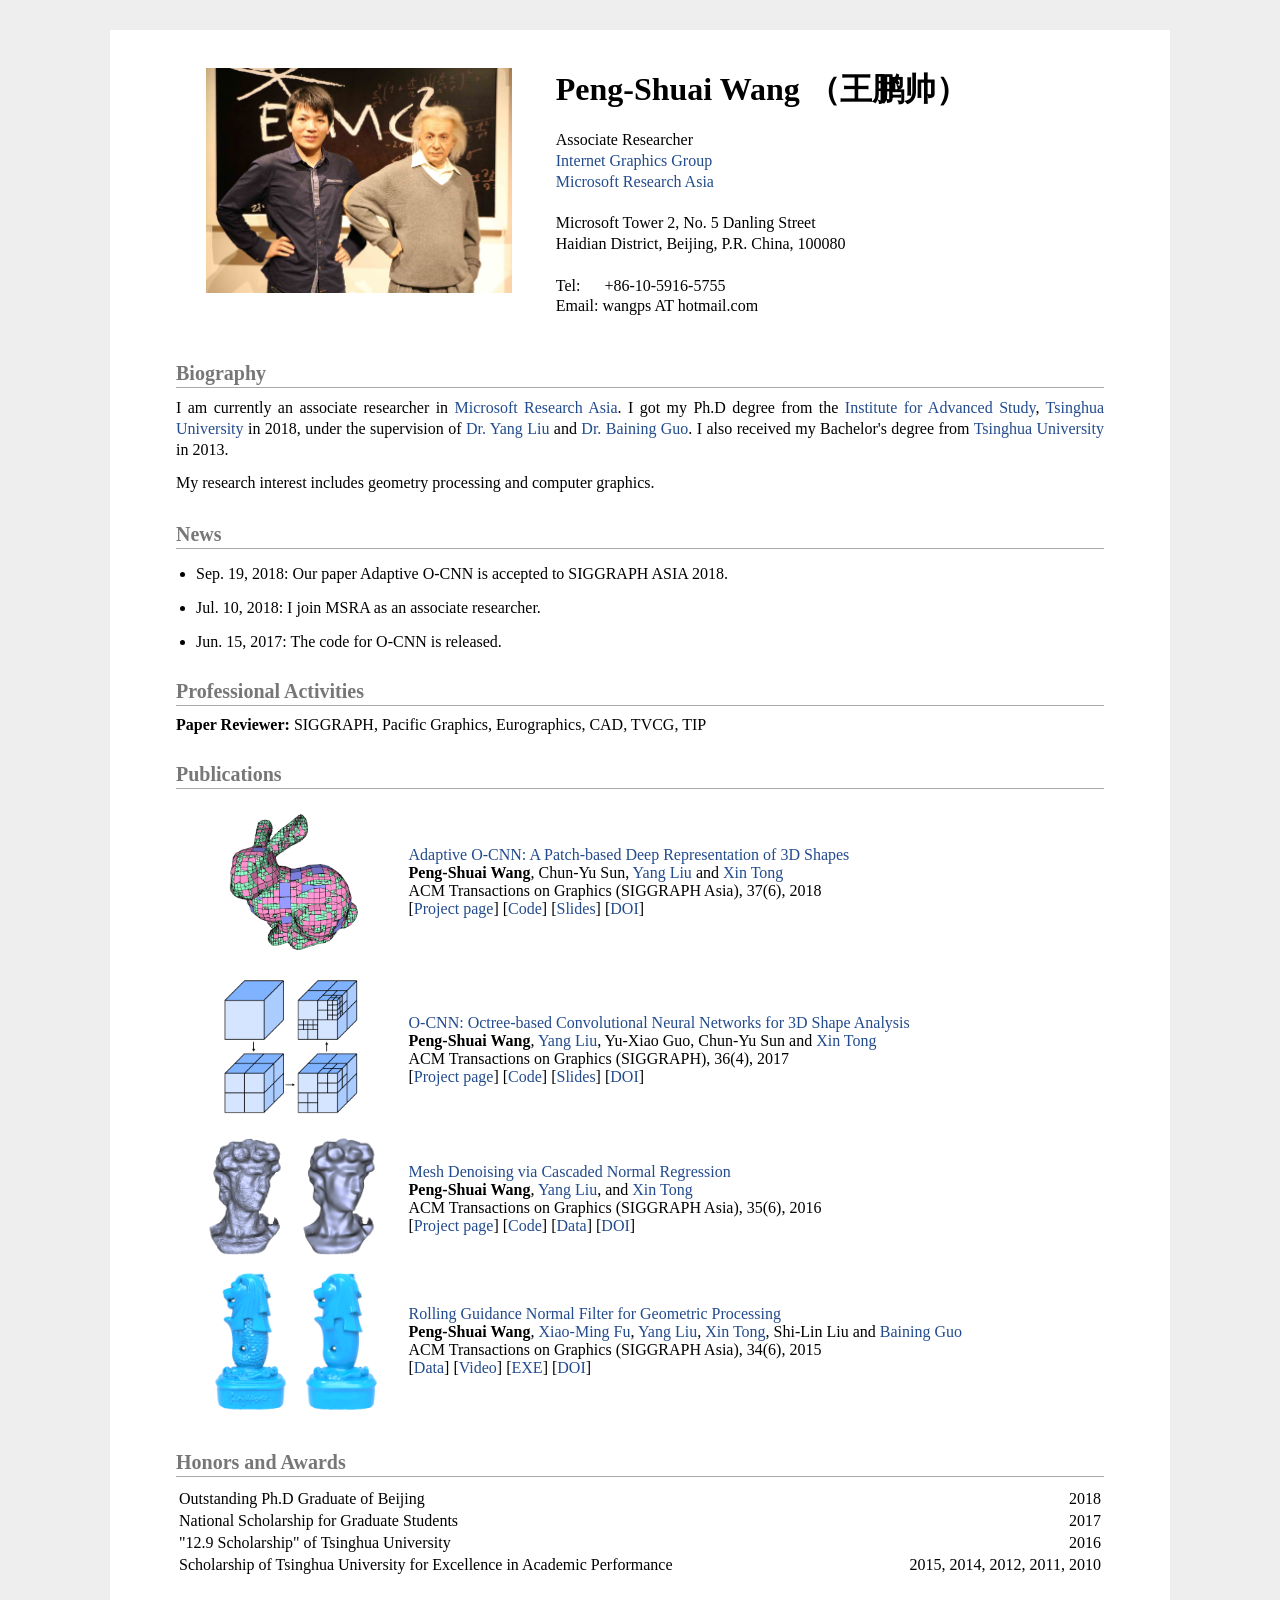
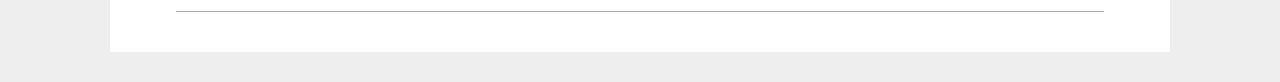
==== index.html @ d7c2068b "Release ppt" ====
<!DOCTYPE html PUBLIC "-//W3C//DTD XHTML 1.1//EN" "http://www.w3.org/TR/xhtml11/DTD/xhtml11.dtd">
<html xmlns="http://www.w3.org/1999/xhtml" xml:lang="en" slick-uniqueid="3">
<head>
<meta http-equiv="Content-Type" content="text/html; charset=UTF-8">
<meta name="keywords" content="Pengshuai Wang, Peng-Shuai Wang, Tsinghua University, 王鹏帅, 清华大学, rolling guidance normal filter, mesh denoising, Cascaded Normal Regression, o-cnn, O-CNN, octree, convolutional neural network, computer graphics, geometry"> 
<meta name="description" content="Pengshuai Wang&#39;s home page">
<link rel="stylesheet" href="./Pengshuai Wang - Homepage_files/style/jemdoc.css" type="text/css">
<style type="text/css">
</style>
<title>Pengshuai Wang - Homepage</title>
<link rel="shortcut icon" href="./Pengshuai Wang - Homepage_files/img/favicon.ico" >
<!--link rel="shortcut icon" type="image/gif" href="./Pengshuai Wang - Homepage_files/img/animated_favicon1.gif" -->
</head>


<body>
<div id="layout-content" style="margin-top:25px">

<table  border="0" width="100%"> <tbody>
  <tr>
    <td width="19%" valign="top" height="173">
      <img height="225" id="photo" style="padding: 0pt 30pt 0pt 20pt; float: left; display: inline;" src="./Pengshuai Wang - Homepage_files/img/me2.jpg">
    </td>
    
    <td width="80%" valign="top" height="173">
      <b><font face="Times New Roman" size="6">Peng-Shuai Wang</font><font size="6" face="楷体_GB2312"> （王鹏帅）</font><font face="Times New Roman" size="6"></font></b>
      <br><br>      
      <p>
          Associate Researcher
          <br>
          <a href="https://www.microsoft.com/en-us/research/group/internet-graphics/" target="_blank">Internet Graphics Group</a>
          <br>
          <a href="https://www.microsoft.com/en-us/research/lab/microsoft-research-asia/" target="_blank">Microsoft Research Asia</a>
          <br><br>
          Microsoft Tower 2, No. 5 Danling Street <br>
          Haidian District, Beijing, P.R. China, 100080 <br><br>

          Tel: &nbsp;&nbsp;&nbsp;&nbsp; +86-10-5916-5755<br>
          Email: wangps AT hotmail.com
      </p>
    </td>
  </tr>
</tbody> </table>


<table  border="0" width="100%"> <tbody>
   <tr>
    <h2>Biography</h2>
    <p style="text-align:justify;">
      I am currently an associate researcher in <a href="https://www.microsoft.com/en-us/research/lab/microsoft-research-asia/" target="_blank">Microsoft Research Asia</a>.
      I got my Ph.D degree from the <a href="http://www.tsinghua.edu.cn/publish/casen/index.html" target="_blank">Institute for Advanced Study</a>, <a href="http://www.tsinghua.edu.cn/publish/newthuen/index.html" target="_blank">Tsinghua University</a> in 2018, under the supervision of <a href="https://xueyuhanlang.github.io/" target="_blank">Dr. Yang Liu</a> and  <a href="http://research.microsoft.com/en-us/people/bainguo/" target="_blank">Dr. Baining Guo</a>. 
      I also received my Bachelor's degree from <a href="http://www.tsinghua.edu.cn/publish/newthuen/index.html" target="_blank">Tsinghua University</a> in 2013.
    </p>
    <p> 
      My research interest includes geometry processing and computer graphics.
    </p>
  </tr>
  
  <tr>
    <h2>News</h2>
    <ul style="list-style-type:disc">
      <li> Sep. 19, 2018: Our paper Adaptive O-CNN is accepted to SIGGRAPH ASIA 2018. </li>
      <li> Jul. 10, 2018: I join MSRA as an associate researcher. </li>
      <li> Jun. 15, 2017: The code for O-CNN is released. </li>
    </ul>
  </tr>
  
  <tr>
    <h2>Professional Activities </h2>
    <strong>Paper Reviewer:</strong> SIGGRAPH, Pacific Graphics, Eurographics, CAD, TVCG, TIP
  </tr>
</tbody></table>

<table  border="0" width="100%"> <tbody>
<h2>Publications</h2>
<!-- Adaptive O-CNN: A Patch-based Deep Representation of 3D Shapes -->
<tr>
  <td>
    <div align="center">
      <img width="170" src="./AO-CNN_files/ao-cnn.png" alt="">
    </div>
  </td>
  <td>
    <a href="https://wang-ps.github.io/AO-CNN_files/AOCNN.pdf" target="_blank">Adaptive O-CNN: A Patch-based Deep Representation of 3D Shapes</a>        
    <br> 
    <strong>Peng-Shuai Wang</strong>, Chun-Yu Sun,
    <a href="https://xueyuhanlang.github.io/" target="_blank" onclick="stc(this, 44)">Yang Liu</a> and
    <a href="http://research.microsoft.com/en-us/um/people/xtong/xtong.html" target="_blank" onclick="stc(this, 44)">Xin Tong</a>
    <br> 
    ACM Transactions on Graphics (SIGGRAPH Asia), 37(6), 2018
    <br>
    [<a href="AO-CNN.html" target="_blank">Project page</a>]
    [<a href="https://github.com/Microsoft/O-CNN" target="_blank">Code</a>] 
    [<a href="https://1drv.ms/p/s!Ar9egoTYLACXkAee7jDS2tuGi76O" target="_blank">Slides</a>] 
    [<a href="https://doi.org/10.1145/3272127.3275050" target="_blank">DOI</a>]
  </td>
</tr>

<!-- O-CNN: Octree-based Convolutional Neural Networks for 3D Shape Analysis -->
<tr>
  <td>
    <div align="center">
      <img width="180" src="./Pengshuai Wang - Homepage_files/img/o-cnn.png" alt="">
    </div>
  </td>
  <td>
    <a href="https://wang-ps.github.io/O-CNN_files/CNN3D.pdf" target="_blank">O-CNN: Octree-based Convolutional Neural Networks for 3D Shape Analysis</a>        
    <br> 
    <strong>Peng-Shuai Wang</strong>, 
    <a href="https://xueyuhanlang.github.io/" target="_blank" onclick="stc(this, 44)">Yang Liu</a>, 
    Yu-Xiao Guo, Chun-Yu Sun and 
    <a href="http://research.microsoft.com/en-us/um/people/xtong/xtong.html" target="_blank" onclick="stc(this, 44)">Xin Tong</a>
    <br> 
    ACM Transactions on Graphics (SIGGRAPH), 36(4), 2017
    <br>
    [<a href="O-CNN.html" target="_blank">Project page</a>]
    [<a href="https://github.com/Microsoft/O-CNN" target="_blank">Code</a>] 
    [<a href="https://1drv.ms/p/s!Ar9egoTYLACXj2a1RZhKxbMDUjjR" target="_blank">Slides</a>] 
    [<a href="https://doi.org/10.1145/3072959.3073608" target="_blank">DOI</a>]
  </td>
</tr>  

<!-- Mesh Denoising via Cascaded Normal Regression -->
<tr>
  <td>
    <div align="center">
      <img width="180" src="./Pengshuai Wang - Homepage_files/img/Denoising.png" alt="">
    </div>
  </td>
  <td>
    <a href="https://1drv.ms/b/s!Ar9egoTYLACXjynIgjTD8ydCjhvy" target="_blank">Mesh Denoising via Cascaded Normal Regression</a>        
    <br> 
    <strong>Peng-Shuai Wang</strong>, 
    <a href="https://xueyuhanlang.github.io/" target="_blank" onclick="stc(this, 44)">Yang Liu</a>, and 
    <a href="http://research.microsoft.com/en-us/um/people/xtong/xtong.html" target="_blank" onclick="stc(this, 44)">Xin Tong</a>
    <br> 
    ACM Transactions on Graphics (SIGGRAPH Asia), 35(6), 2016
    <br>
    [<a href="denoising.html" target="_blank">Project page</a>]
    [<a href="https://1drv.ms/u/s!Ar9egoTYLACXkAUkiu9UVdGSGD6u" target="_blank">Code</a>] 
    [<a href="https://1drv.ms/u/s!Ar9egoTYLACXkAaghJi0-fAFei52" target="_blank">Data</a>]
    [<a href="http://dx.doi.org/10.1145/2980179.2980232" target="_blank">DOI</a>]
  </td>
</tr>  

<!-- Rolling Guidance Normal Filter for Geometric Processing -->
<tr>
  <td>
    <div align="center">
      <img width="180" src="./Pengshuai Wang - Homepage_files/img/RGNF.png" alt="">
    </div>
  </td>
  <td>
    <a href="https://wang-ps.github.io/Pengshuai Wang - Homepage_files/doc/RGNF.pdf" target="_blank">Rolling Guidance Normal Filter for Geometric Processing</a>        

    
    <br> 
    <strong>Peng-Shuai Wang</strong>, 
    <a href="http://staff.ustc.edu.cn/~fuxm/" target="_blank" onclick="stc(this, 44)">Xiao-Ming Fu</a>, 
    <a href="https://xueyuhanlang.github.io/" target="_blank" onclick="stc(this, 44)">Yang Liu</a>, 
    <a href="http://research.microsoft.com/en-us/um/people/xtong/xtong.html" target="_blank" onclick="stc(this, 44)">Xin Tong</a>, 
    Shi-Lin Liu and 
    <a href="http://research.microsoft.com/en-us/people/bainguo/" target="_blank" onclick="stc(this, 45)">Baining Guo</a>       
    
    <br> 
    ACM Transactions on Graphics (SIGGRAPH Asia), 34(6), 2015
    
    <br> 
    [<a href="https://app.box.com/s/zsc4vf1umkiltvnchpd43km0cxua56j3" target="_blank">Data</a>] 
    [<a href="https://Pengshuai-Wang.tinytake.com/sf/ODUyODc2XzM3MDkwNzA" target="_blank">Video</a>] 
    [<a href="https://app.box.com/s/1df9jg6xke7xc95vh6sjjpl4uipq3y81" target="_blank">EXE</a>] 
    [<a href="http://dx.doi.org/10.1145/2816795.2818068" target="_blank">DOI</a>]

  </td>
</tr>  

</tbody> </table>

<table  border="0" width="100%"> <tbody>
  <h2>Honors and Awards</h2>
    <tr>
      <td> Outstanding Ph.D Graduate of Beijing </td>
      <td align="right"> 2018 </td> 
    </tr>
    <tr>
      <td> National Scholarship for Graduate Students </td>
      <td align="right"> 2017 </td> 
    </tr>
    <tr>
      <td> "12.9 Scholarship" of Tsinghua University </td>
      <td align="right"> 2016 </td> 
    </tr>
    <tr>
      <td> Scholarship of Tsinghua University for Excellence in Academic Performance </td>
      <td align="right"> 2015, 2014, 2012, 2011, 2010 </td> 
    </tr>
</tbody> </table>

<table  border="0" width="100%"> <tbody>
<h2> </h2>
<script type='text/javascript' id='clustrmaps' src='//cdn.clustrmaps.com/map_v2.js?cl=ffffff&w=300&t=tt&d=x-g-k1CkArcMRIdd2QWF0_4Ah9Yka4MzQ50SavsZNuU'></script>

<!-- <h2> </h2>
<a href="http://www.easycounter.com/">
<img src="http://www.easycounter.com/counter.php?wangps" border="0" alt="Web Site Hit Counter">
</a> 
<font size="2"> visits since 2016-07-25. </font> -->
</tbody> </table>

</div>
</body>
</html>
---- Pengshuai Wang - Homepage_files/style/jemdoc.css ----
/* Default css file for jemdoc. */

table#tlayout {
    border: none;
    border-collapse: separate;
    background: white;
}
/*
body {
	background: white;
	padding-bottom: 8px;
	margin: 0;
}
*/
html {
  background-color: #eeeeee; 
}

body {
	font-family: Georgia, serif;
	color: #000;
	background-color: #ffffff;
	text-align: left; /* for IE */
	margin-top: 30px;
	margin-bottom: 30px;
	margin-left: auto;
	margin-right: auto;
	padding-left: 50px;
	padding-right: 50px;
	padding-top: 10px;
	padding-bottom: 30px;
	max-width: 960px;
}

#layout-menu {
	background: #f6f6f6;
	border: 1px solid #dddddd;
	padding-top: 0.5em;
	padding-left: 8px;
	padding-right: 8px;
	font-size: 1.0em;
	width: auto;
	white-space: nowrap;
    text-align: left;
    vertical-align: top;
}

#layout-menu td {
	background: #f4f4f4;
    vertical-align: top;
}

#layout-content {
	padding-top: 0.0em;
	padding-left: 1.0em;
	padding-right: 1.0em;
    border: none;
    background: white;
    text-align: left;
    vertical-align: top;
}

#layout-menu a {
	line-height: 1.5em;
	margin-left: 0.5em;
}

tt {
    background: #ffffdd;
}

pre, tt {
	font-size: 90%;
	font-family: monaco, monospace;
}

a, a > tt {
	color: #224b8d;
	text-decoration: none;
}

a:hover {
	/*border-bottom: 1px gray dotted;
	font-weight: bold;*/
	color:#FF0000; 
}

#layout-menu a.current:link, #layout-menu a.current:visited {
	color: #022b6d;
	border-bottom: 1px gray solid;
}
#layout-menu a:link, #layout-menu a:visited, #layout-menu a:hover {
	color: #527bbd;
	text-decoration: none;
}
#layout-menu a:hover {
	text-decoration: none;
}

div.menu-category {
	border-bottom: 1px solid gray;
	margin-top: 0.8em;
	padding-top: 0.2em;
	padding-bottom: 0.1em;
	font-weight: bold;
}

div.menu-item {
	padding-left: 16px;
	text-indent: -16px;
}

div#toptitle {
	padding-bottom: 0.2em;
	margin-bottom: 1.5em;
	/*border-bottom: 3px double gray;*/
}

/* Reduce space if we begin the page with a title. */
div#toptitle + h2, div#toptitle + h3 {
	margin-top: 0em;
}

div#subtitle {
	margin-top: 0.0em;
	margin-bottom: 0.0em;
	padding-top: 0em;
	padding-bottom: 0.1em;
}

em {
	font-style: italic;
}

strong {
	font-weight: bold;
}


red {
	color: #FF0000;
}

h1, h2, h3 {
	color: #777777;
	margin-top: 0.7em;
	margin-bottom: 0.5em;
	padding-bottom: 0.2em;
	line-height: 1.0;
	padding-top: 0.5em;
	border-bottom: 1px solid #aaaaaa;
}

h1 {
	color: #527bbd;
	font-size: 165%;
	padding-bottom: 0.3em;
}

h2 {
	padding-top: 0.8em;
	font-size: 125%;
}

h2 + h3 {
    padding-top: 0.2em;
}

h3 {
	font-size: 110%;
	border-bottom: none;
}

p {
	margin-top: 0.0em;
	margin-bottom: 0.8em;
	padding: 0;
	line-height: 1.3;
}

pre {
	padding: 0;
	margin: 0;
}

div#footer {
	font-size: small;
	border-top: 1px solid #c0c0c0;
	padding-top: 0.1em;
	margin-top: 4.0em;
	color: #c0c0c0;
}

div#footer a {
	color: #80a0b0;
}

div#footer-text {
	float: left;
	padding-bottom: 8px;
}

ul, ol, dl {
	margin-top: 0.2em;
	padding-top: 0;
	margin-bottom: 0.8em;
}

dt {
	margin-top: 0.5em;
	margin-bottom: 0;
}

dl {
	margin-left: 20px;
}

dd {
	color: #222222;
}

dd > *:first-child {
	margin-top: 0;
}

ul {
	list-style-position: inherit;
	list-style-type: none;
	padding-left: 20px;
}

p + ul, p + ol {
	margin-top: -0.5em;
}

li {
	margin-top: 1em;
}

ol {
	list-style-position: outside;
	list-style-type: decimal;
}

li p, dd p {
	margin-bottom: 0.3em;
}


ol ol {
	list-style-type: lower-alpha;
}

ol ol ol {
	list-style-type: lower-roman;
}

p + div.codeblock {
	margin-top: -0.6em;
}

div.codeblock, div.infoblock {
	margin-right: 0%;
	margin-top: 1.2em;
	margin-bottom: 1.3em;
}

div.blocktitle {
	font-weight: bold;
	color: #cd7b62;
	margin-top: 1.2em;
	margin-bottom: 0.1em;
}

div.blockcontent {
	border: 1px solid silver;
	padding: 0.3em 0.5em;
}

div.infoblock > div.blockcontent {
	background: #ffffee;
}

div.blockcontent p + ul, div.blockcontent p + ol {
	margin-top: 0.4em;
}

div.infoblock p {
	margin-bottom: 0em;
}

div.infoblock li p, div.infoblock dd p {
	margin-bottom: 0.5em;
}

div.infoblock p + p {
	margin-top: 0.8em;
}

div.codeblock > div.blockcontent {
	background: #f6f6f6;
}

span.pycommand {
	color: #000070;
}

span.statement {
	color: #008800;
}
span.builtin {
	color: #000088;
}
span.special {
	color: #990000;
}
span.operator {
	color: #880000;
}
span.error {
	color: #aa0000;
}
span.comment, span.comment > *, span.string, span.string > * {
	color: #606060;
}

@media print {
	#layout-menu { display: none; }
}

#fwtitle {
	margin: 2px;
}

#fwtitle #toptitle {
	padding-left: 0.5em;
	margin-bottom: 0.5em;
}

#layout-content h1:first-child, #layout-content h2:first-child, #layout-content h3:first-child {
	margin-top: -0.7em;
}

div#toptitle h1, #layout-content div#toptitle h1 {
	margin-bottom: 0.0em;
	padding-bottom: 0.1em;
	padding-top: 0;
	margin-top: 0.5em;
	border-bottom: none;
}

img.eq {
	padding: 0;
	padding-left: 0.1em;
	padding-right: 0.1em;
	margin: 0;
}

img.eqwl {
	padding-left: 2em;
	padding-top: 0.6em;
	padding-bottom: 0.2em;
	margin: 0;
}

table + table {
    margin-top: 1em;
}

tr.heading {
    font-weight: bold;
    border-bottom: 2px solid black;
}

img {
    border: none;
}

table.imgtable, table.imgtable td {
    border: none;
    text-align: left;
}
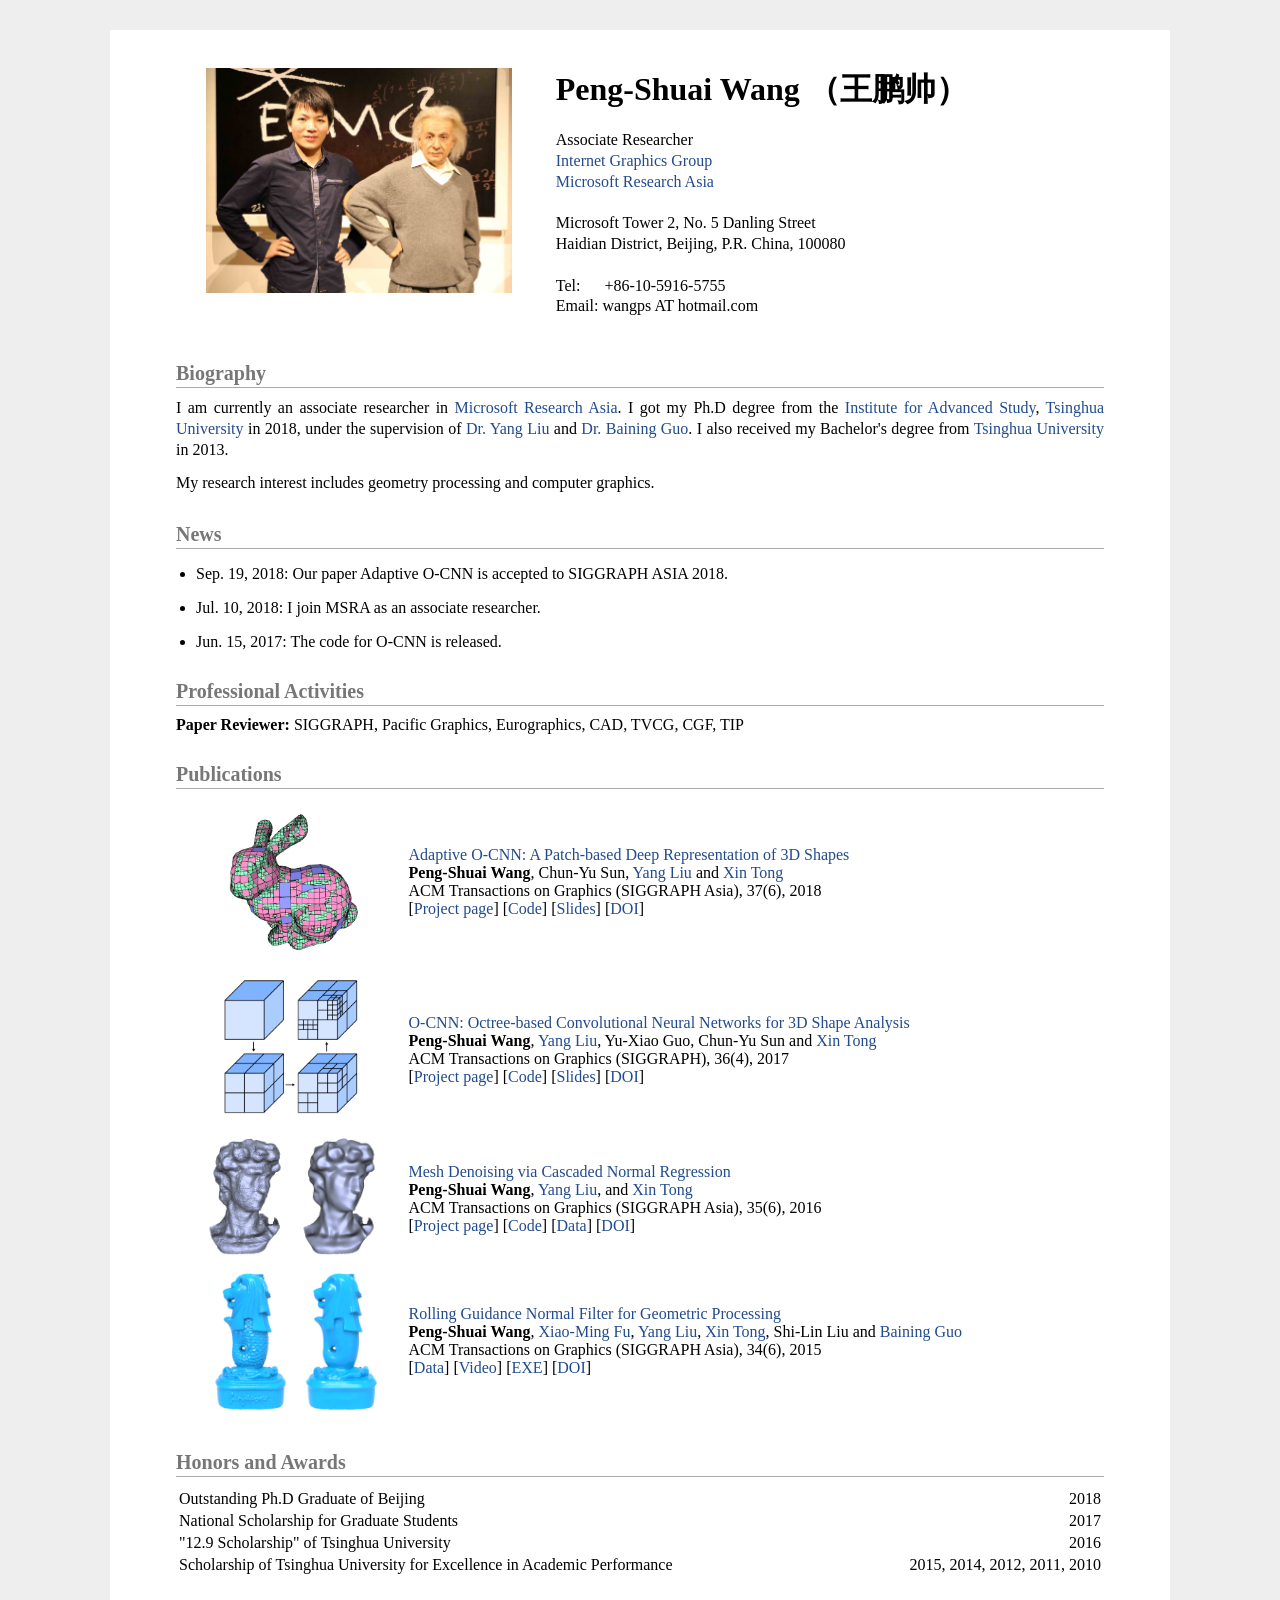
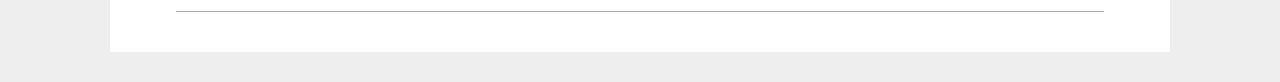
==== commit 0dc5f1d5: "Reviewer for CGF" ====
--- a/index.html
+++ b/index.html
@@ -67,7 +67,7 @@
   
   <tr>
     <h2>Professional Activities </h2>
-    <strong>Paper Reviewer:</strong> SIGGRAPH, Pacific Graphics, Eurographics, CAD, TVCG, TIP
+    <strong>Paper Reviewer:</strong> SIGGRAPH, Pacific Graphics, Eurographics, CAD, TVCG, CGF, TIP
   </tr>
 </tbody></table>
 
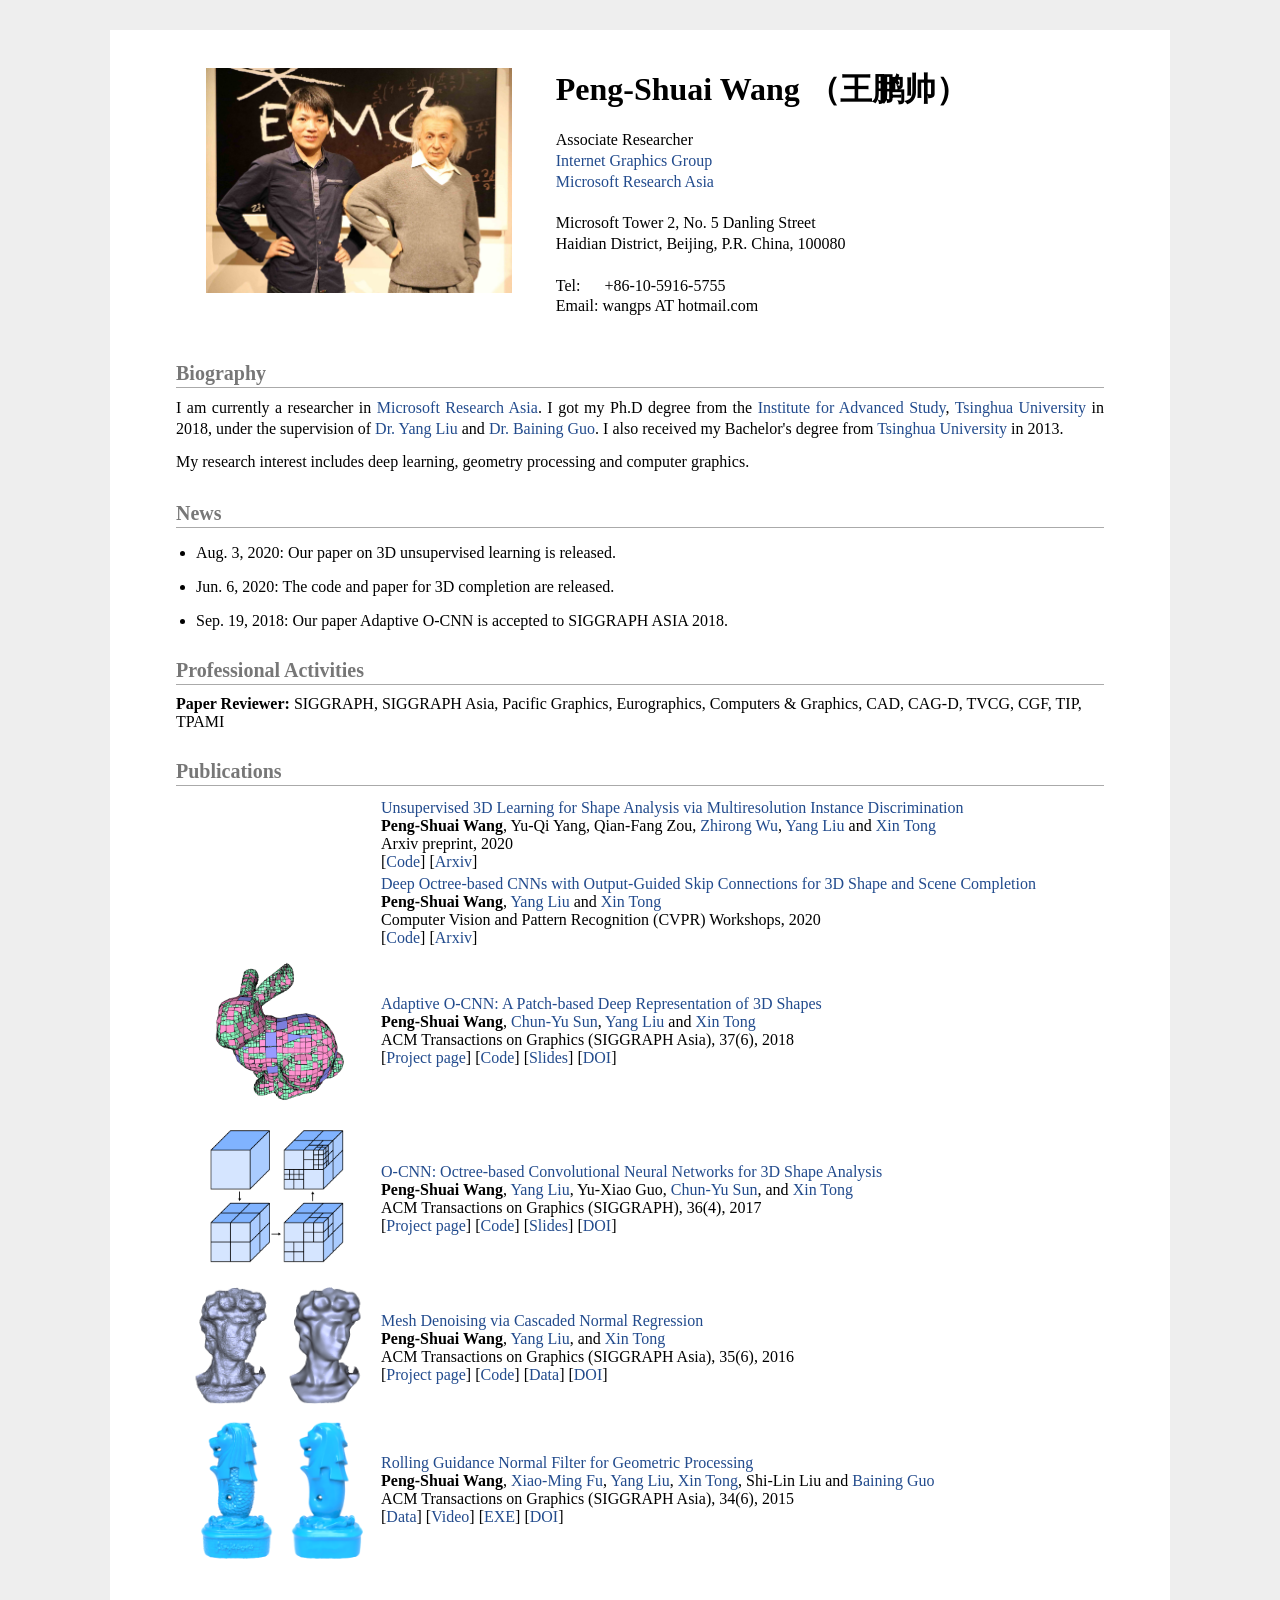
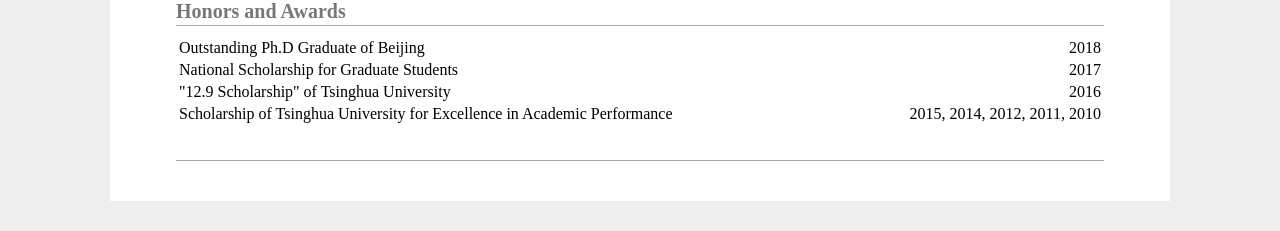
==== commit 2770ee6e: "Update ppt url" ====
--- a/index.html
+++ b/index.html
@@ -44,35 +44,89 @@
 
 
 <table  border="0" width="100%"> <tbody>
-   <tr>
+  <tr>
     <h2>Biography</h2>
     <p style="text-align:justify;">
-      I am currently an associate researcher in <a href="https://www.microsoft.com/en-us/research/lab/microsoft-research-asia/" target="_blank">Microsoft Research Asia</a>.
-      I got my Ph.D degree from the <a href="http://www.tsinghua.edu.cn/publish/casen/index.html" target="_blank">Institute for Advanced Study</a>, <a href="http://www.tsinghua.edu.cn/publish/newthuen/index.html" target="_blank">Tsinghua University</a> in 2018, under the supervision of <a href="https://xueyuhanlang.github.io/" target="_blank">Dr. Yang Liu</a> and  <a href="http://research.microsoft.com/en-us/people/bainguo/" target="_blank">Dr. Baining Guo</a>. 
-      I also received my Bachelor's degree from <a href="http://www.tsinghua.edu.cn/publish/newthuen/index.html" target="_blank">Tsinghua University</a> in 2013.
+      I am currently a researcher in 
+      <a href="https://www.microsoft.com/en-us/research/lab/microsoft-research-asia/" target="_blank">Microsoft Research Asia</a>.
+      I got my Ph.D degree from the 
+      <a href="http://www.tsinghua.edu.cn/publish/casen/index.html" target="_blank">Institute for Advanced Study</a>, 
+      <a href="http://www.tsinghua.edu.cn/publish/newthuen/index.html" target="_blank">Tsinghua University</a> 
+      in 2018, under the supervision of 
+      <a href="https://xueyuhanlang.github.io/" target="_blank">Dr. Yang Liu</a> and  
+      <a href="http://research.microsoft.com/en-us/people/bainguo/" target="_blank">Dr. Baining Guo</a>. 
+      I also received my Bachelor's degree from 
+      <a href="http://www.tsinghua.edu.cn/publish/newthuen/index.html" target="_blank">Tsinghua University</a> 
+      in 2013.
     </p>
     <p> 
-      My research interest includes geometry processing and computer graphics.
+      My research interest includes deep learning, geometry processing and computer graphics.
     </p>
   </tr>
   
   <tr>
     <h2>News</h2>
     <ul style="list-style-type:disc">
+      <li> Aug.  3, 2020: Our paper  on 3D unsupervised learning is released. </li>
+      <li> Jun.  6, 2020: The code and paper for 3D completion are released. </li>
       <li> Sep. 19, 2018: Our paper Adaptive O-CNN is accepted to SIGGRAPH ASIA 2018. </li>
-      <li> Jul. 10, 2018: I join MSRA as an associate researcher. </li>
-      <li> Jun. 15, 2017: The code for O-CNN is released. </li>
     </ul>
   </tr>
   
   <tr>
     <h2>Professional Activities </h2>
-    <strong>Paper Reviewer:</strong> SIGGRAPH, Pacific Graphics, Eurographics, CAD, TVCG, CGF, TIP
+    <strong>Paper Reviewer:</strong> SIGGRAPH, SIGGRAPH Asia, Pacific Graphics, 
+    Eurographics, Computers & Graphics, CAD, CAG-D, TVCG, CGF, TIP, TPAMI
   </tr>
 </tbody></table>
 
 <table  border="0" width="100%"> <tbody>
 <h2>Publications</h2>
+<!-- Deep Octree-based CNNs with Output-Guided Skip Connections -->
+<tr>
+  <td>
+    <div align="center">
+      <img width="170" src="./Pengshuai Wang - Homepage_files/img/unsupervise.jpg" alt="">
+    </div>
+  </td>
+  <td>
+    <a href="https://arxiv.org/abs/2008.01068" target="_blank">Unsupervised 3D Learning for Shape Analysis via Multiresolution Instance Discrimination</a>        
+    <br> 
+    <strong>Peng-Shuai Wang</strong>, Yu-Qi Yang, Qian-Fang Zou, 
+    <a href="https://www.microsoft.com/en-us/research/people/wuzhiron/" target="_blank" onclick="stc(this, 44)">Zhirong Wu</a>,
+    <a href="https://xueyuhanlang.github.io/" target="_blank" onclick="stc(this, 44)">Yang Liu</a> and
+    <a href="http://research.microsoft.com/en-us/um/people/xtong/xtong.html" target="_blank" onclick="stc(this, 44)">Xin Tong</a>
+    <br> 
+    Arxiv preprint, 2020
+    <br>
+    [<a href="https://github.com/microsoft/O-CNN" target="_blank">Code</a>] 
+    [<a href="https://arxiv.org/abs/2008.01068" target="_blank">Arxiv</a>]
+  </td>
+</tr>
+
+
+<!-- Deep Octree-based CNNs with Output-Guided Skip Connections -->
+<tr>
+  <td>
+    <div align="center">
+      <img width="170" src="./Pengshuai Wang - Homepage_files/img/complete.png" alt="">
+    </div>
+  </td>
+  <td>
+    <a href="https://openaccess.thecvf.com/content_CVPRW_2020/html/w17/Wang_Deep_Octree-Based_CNNs_With_Output-Guided_Skip_Connections_for_3D_Shape_CVPRW_2020_paper.html" target="_blank">Deep Octree-based CNNs with Output-Guided Skip Connections for 3D Shape and Scene Completion</a>        
+    <br> 
+    <strong>Peng-Shuai Wang</strong>, 
+    <a href="https://xueyuhanlang.github.io/" target="_blank" onclick="stc(this, 44)">Yang Liu</a> and
+    <a href="http://research.microsoft.com/en-us/um/people/xtong/xtong.html" target="_blank" onclick="stc(this, 44)">Xin Tong</a>
+    <br> 
+    Computer Vision and Pattern Recognition (CVPR) Workshops, 2020
+    <br>
+    [<a href="https://github.com/microsoft/O-CNN/blob/master/docs/completion.md" target="_blank">Code</a>] 
+    [<a href="https://arxiv.org/abs/2006.03762" target="_blank">Arxiv</a>]
+  </td>
+</tr>
+
+
 <!-- Adaptive O-CNN: A Patch-based Deep Representation of 3D Shapes -->
 <tr>
   <td>
@@ -83,7 +137,8 @@
   <td>
     <a href="https://wang-ps.github.io/AO-CNN_files/AOCNN.pdf" target="_blank">Adaptive O-CNN: A Patch-based Deep Representation of 3D Shapes</a>        
     <br> 
-    <strong>Peng-Shuai Wang</strong>, Chun-Yu Sun,
+    <strong>Peng-Shuai Wang</strong>, 
+    <a href="https://isunchy.github.io/" target="_blank" onclick="stc(this, 44)">Chun-Yu Sun</a>,     
     <a href="https://xueyuhanlang.github.io/" target="_blank" onclick="stc(this, 44)">Yang Liu</a> and
     <a href="http://research.microsoft.com/en-us/um/people/xtong/xtong.html" target="_blank" onclick="stc(this, 44)">Xin Tong</a>
     <br> 
@@ -108,14 +163,16 @@
     <br> 
     <strong>Peng-Shuai Wang</strong>, 
     <a href="https://xueyuhanlang.github.io/" target="_blank" onclick="stc(this, 44)">Yang Liu</a>, 
-    Yu-Xiao Guo, Chun-Yu Sun and 
+    Yu-Xiao Guo, 
+    <a href="https://isunchy.github.io/" target="_blank" onclick="stc(this, 44)">Chun-Yu Sun</a>,     
+    and 
     <a href="http://research.microsoft.com/en-us/um/people/xtong/xtong.html" target="_blank" onclick="stc(this, 44)">Xin Tong</a>
     <br> 
     ACM Transactions on Graphics (SIGGRAPH), 36(4), 2017
     <br>
     [<a href="O-CNN.html" target="_blank">Project page</a>]
     [<a href="https://github.com/Microsoft/O-CNN" target="_blank">Code</a>] 
-    [<a href="https://1drv.ms/p/s!Ar9egoTYLACXj2a1RZhKxbMDUjjR" target="_blank">Slides</a>] 
+    [<a href="https://1drv.ms/p/s!Ar9egoTYLACXkCyFtoLvuqdjD4wz?e=jACNIE" target="_blank">Slides</a>] 
     [<a href="https://doi.org/10.1145/3072959.3073608" target="_blank">DOI</a>]
   </td>
 </tr>  
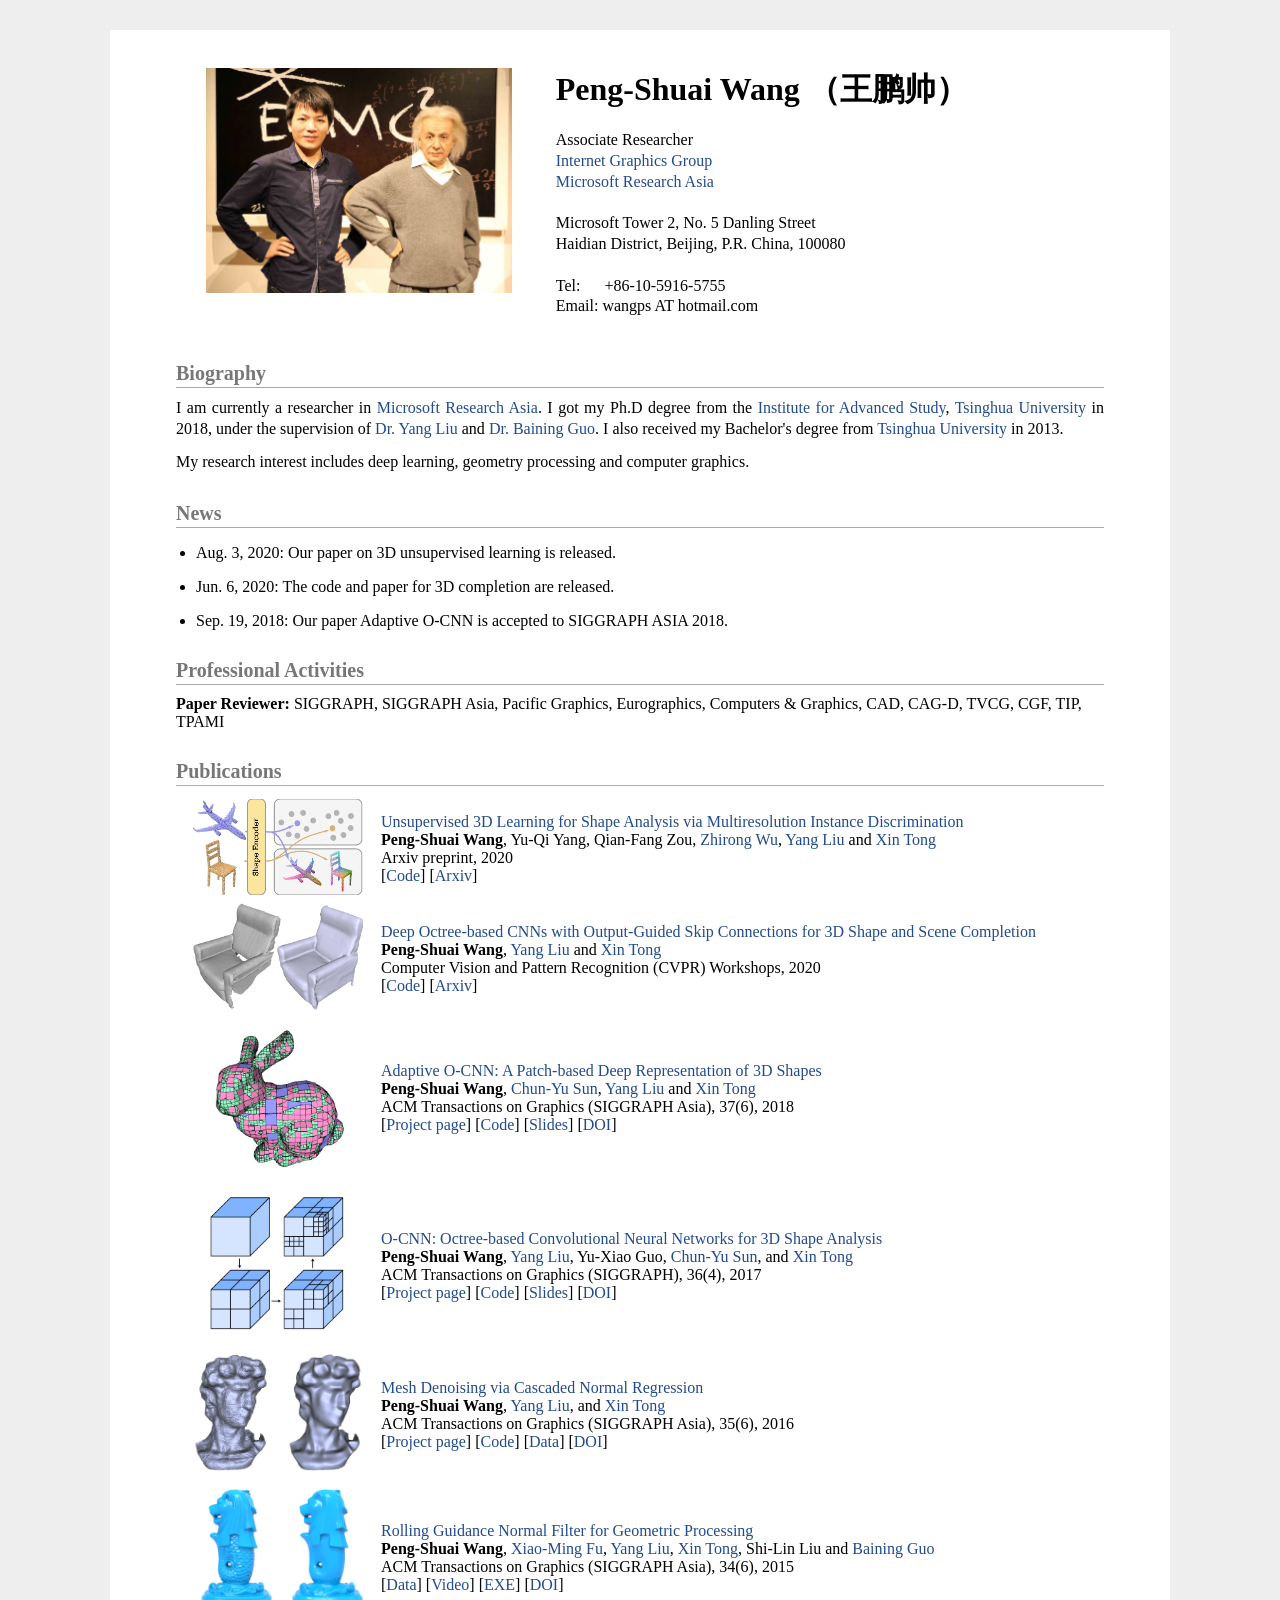
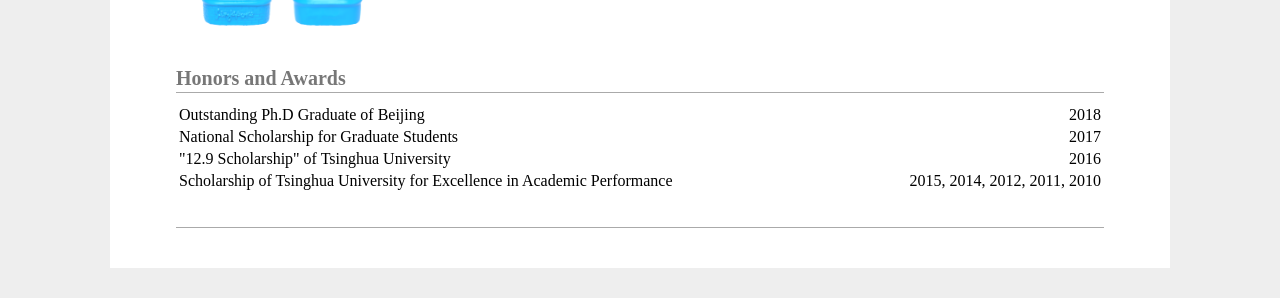
==== commit 8e0641fa: "Add new papers" ====
--- a/index.html
+++ b/index.html
@@ -172,7 +172,7 @@
     <br>
     [<a href="O-CNN.html" target="_blank">Project page</a>]
     [<a href="https://github.com/Microsoft/O-CNN" target="_blank">Code</a>] 
-    [<a href="https://1drv.ms/p/s!Ar9egoTYLACXkCyFtoLvuqdjD4wz?e=jACNIE" target="_blank">Slides</a>] 
+    [<a href="https://1drv.ms/p/s!Ar9egoTYLACXj2a1RZhKxbMDUjjR" target="_blank">Slides</a>] 
     [<a href="https://doi.org/10.1145/3072959.3073608" target="_blank">DOI</a>]
   </td>
 </tr>  
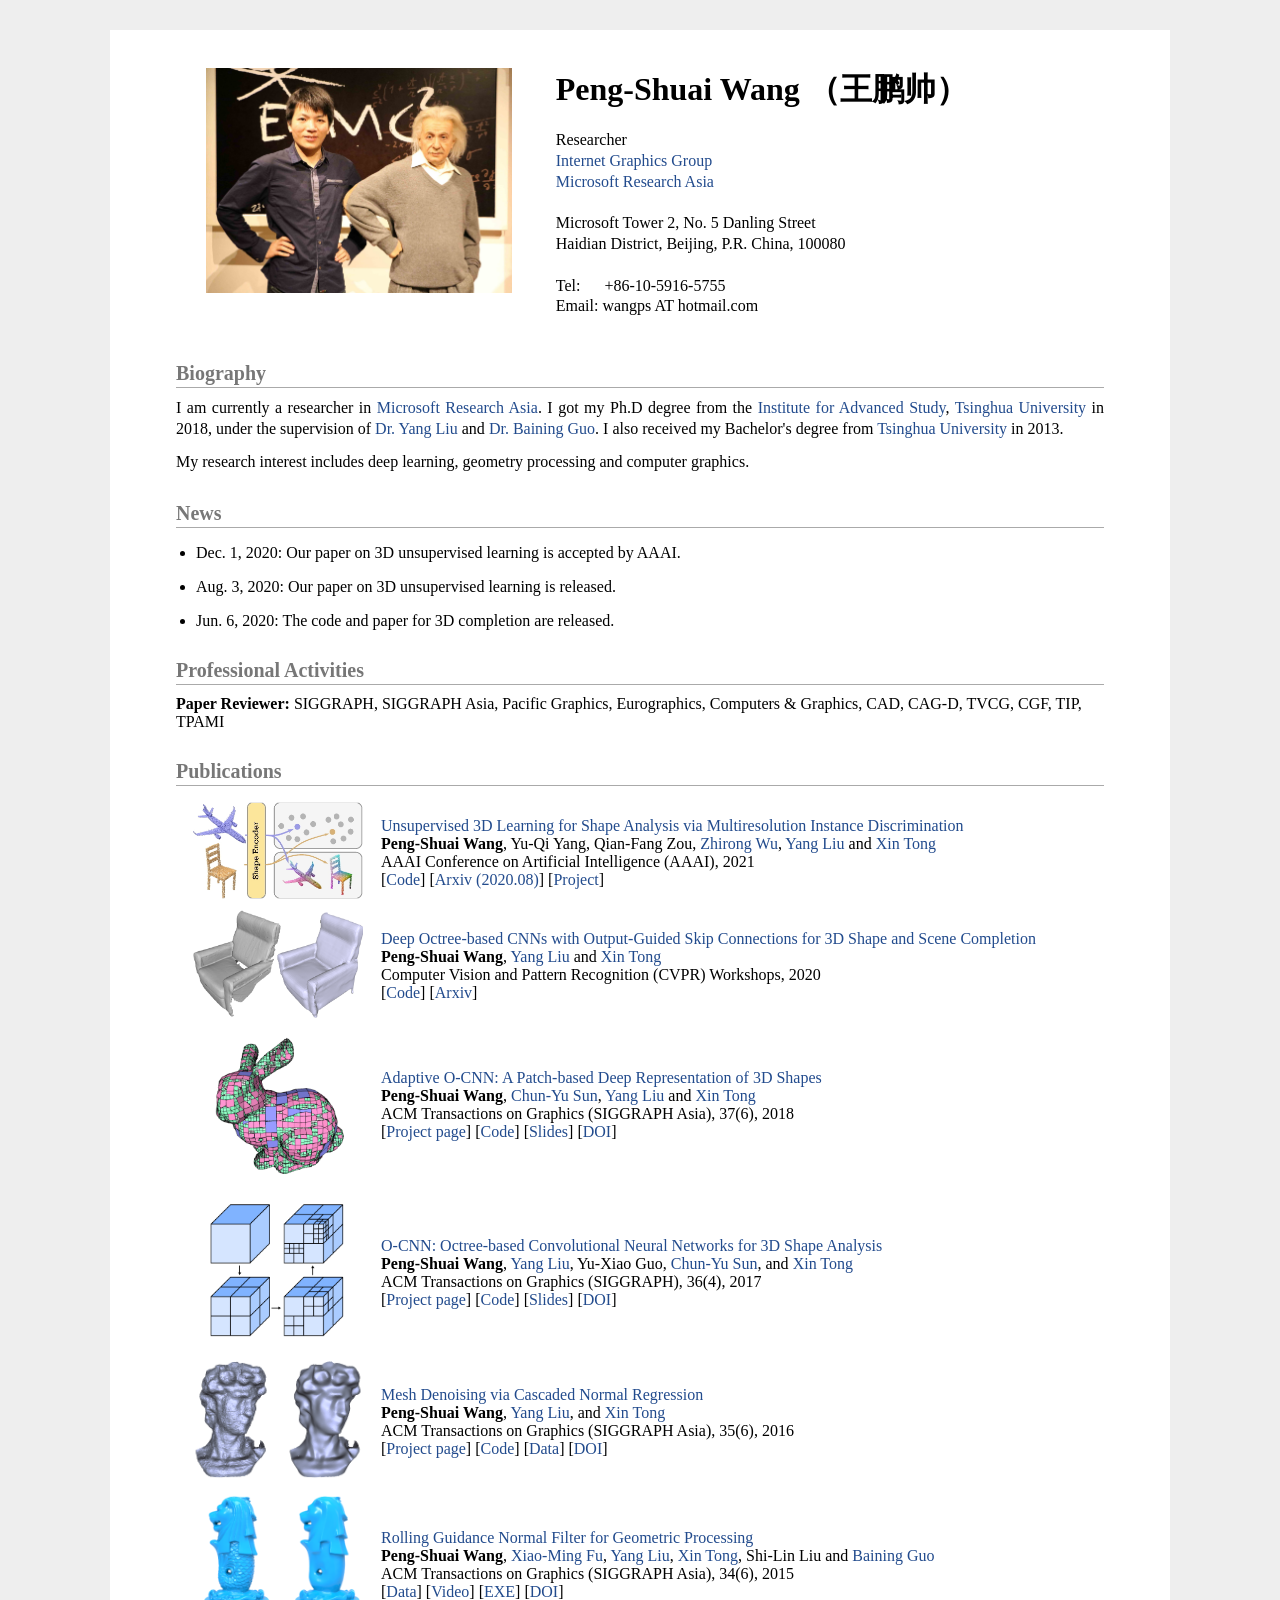
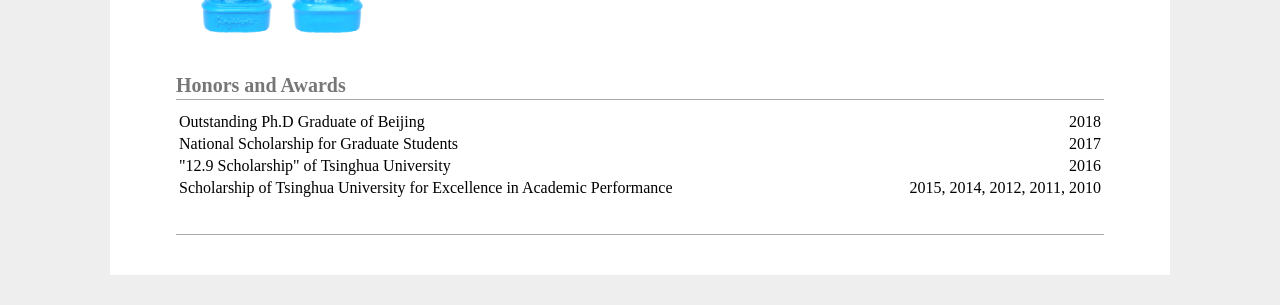
==== commit 2d40ae5a: "Release pretrain3d" ====
--- a/index.html
+++ b/index.html
@@ -26,7 +26,7 @@
       <b><font face="Times New Roman" size="6">Peng-Shuai Wang</font><font size="6" face="楷体_GB2312"> （王鹏帅）</font><font face="Times New Roman" size="6"></font></b>
       <br><br>      
       <p>
-          Associate Researcher
+          Researcher
           <br>
           <a href="https://www.microsoft.com/en-us/research/group/internet-graphics/" target="_blank">Internet Graphics Group</a>
           <br>
@@ -67,9 +67,9 @@
   <tr>
     <h2>News</h2>
     <ul style="list-style-type:disc">
+      <li> Dec.  1, 2020: Our paper  on 3D unsupervised learning is accepted by AAAI. </li>
       <li> Aug.  3, 2020: Our paper  on 3D unsupervised learning is released. </li>
       <li> Jun.  6, 2020: The code and paper for 3D completion are released. </li>
-      <li> Sep. 19, 2018: Our paper Adaptive O-CNN is accepted to SIGGRAPH ASIA 2018. </li>
     </ul>
   </tr>
   
@@ -82,11 +82,11 @@
 
 <table  border="0" width="100%"> <tbody>
 <h2>Publications</h2>
-<!-- Deep Octree-based CNNs with Output-Guided Skip Connections -->
-<tr>
-  <td>
-    <div align="center">
-      <img width="170" src="./Pengshuai Wang - Homepage_files/img/unsupervise.jpg" alt="">
+<!-- Unsupervised 3D Learning for Shape Analysis -->
+<tr>
+  <td>
+    <div align="center">
+      <img width="170" src="./pretrain_files/unsupervise.jpg" alt="">
     </div>
   </td>
   <td>
@@ -97,10 +97,11 @@
     <a href="https://xueyuhanlang.github.io/" target="_blank" onclick="stc(this, 44)">Yang Liu</a> and
     <a href="http://research.microsoft.com/en-us/um/people/xtong/xtong.html" target="_blank" onclick="stc(this, 44)">Xin Tong</a>
     <br> 
-    Arxiv preprint, 2020
+    AAAI Conference on Artificial Intelligence (AAAI), 2021
     <br>
     [<a href="https://github.com/microsoft/O-CNN" target="_blank">Code</a>] 
-    [<a href="https://arxiv.org/abs/2008.01068" target="_blank">Arxiv</a>]
+    [<a href="https://arxiv.org/abs/2008.01068" target="_blank">Arxiv (2020.08)</a>]
+    [<a href="pretrain.html" target="_blank">Project</a>]
   </td>
 </tr>
 
@@ -172,7 +173,7 @@
     <br>
     [<a href="O-CNN.html" target="_blank">Project page</a>]
     [<a href="https://github.com/Microsoft/O-CNN" target="_blank">Code</a>] 
-    [<a href="https://1drv.ms/p/s!Ar9egoTYLACXj2a1RZhKxbMDUjjR" target="_blank">Slides</a>] 
+    [<a href="https://1drv.ms/p/s!Ar9egoTYLACXkCyFtoLvuqdjD4wz?e=jACNIE" target="_blank">Slides</a>] 
     [<a href="https://doi.org/10.1145/3072959.3073608" target="_blank">DOI</a>]
   </td>
 </tr>  
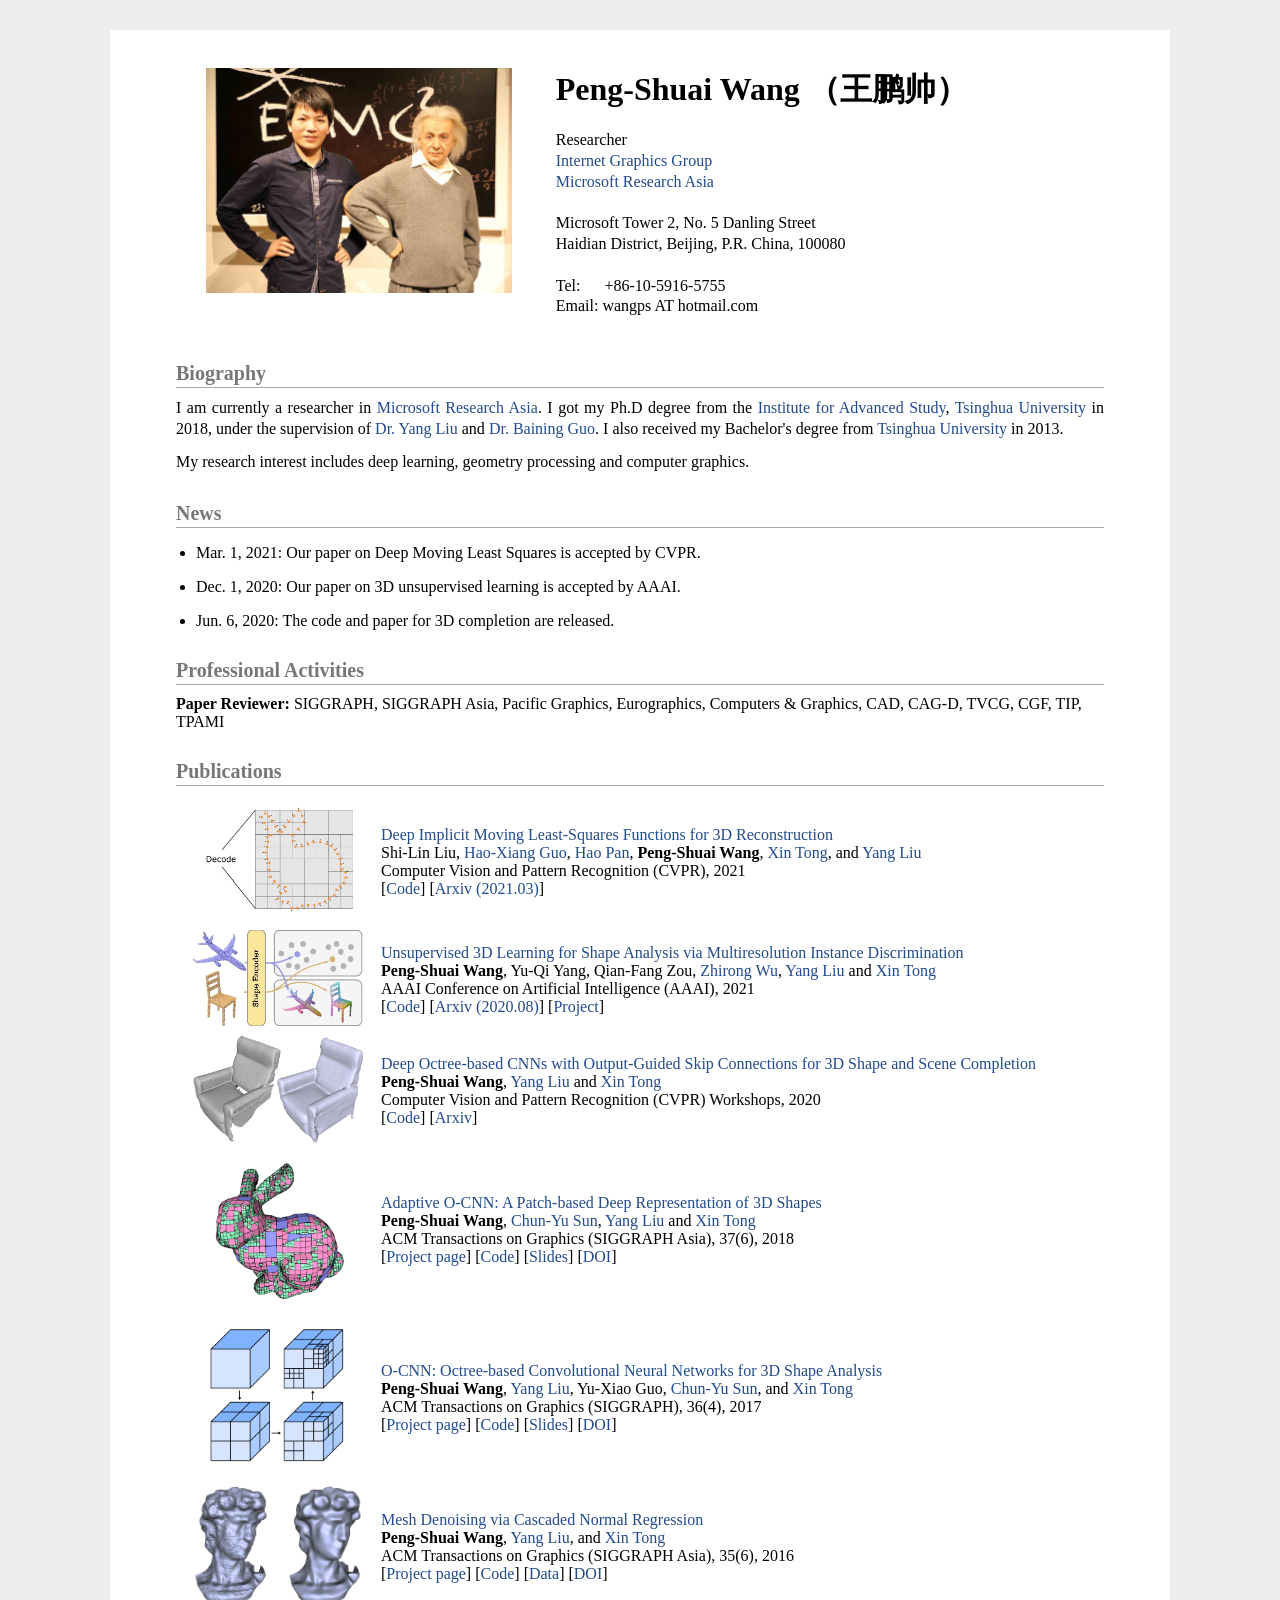
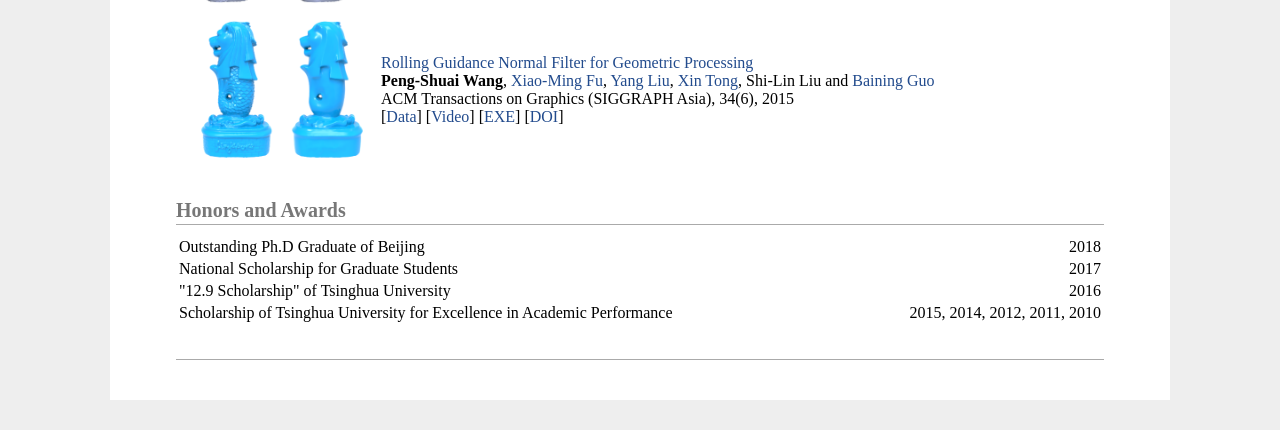
==== commit b4908b73: "Update MLS" ====
--- a/index.html
+++ b/index.html
@@ -50,7 +50,7 @@
       I am currently a researcher in 
       <a href="https://www.microsoft.com/en-us/research/lab/microsoft-research-asia/" target="_blank">Microsoft Research Asia</a>.
       I got my Ph.D degree from the 
-      <a href="http://www.tsinghua.edu.cn/publish/casen/index.html" target="_blank">Institute for Advanced Study</a>, 
+      <a href="http://www.castu.tsinghua.edu.cn/" target="_blank">Institute for Advanced Study</a>, 
       <a href="http://www.tsinghua.edu.cn/publish/newthuen/index.html" target="_blank">Tsinghua University</a> 
       in 2018, under the supervision of 
       <a href="https://xueyuhanlang.github.io/" target="_blank">Dr. Yang Liu</a> and  
@@ -67,8 +67,8 @@
   <tr>
     <h2>News</h2>
     <ul style="list-style-type:disc">
+      <li> Mar.  1, 2021: Our paper  on Deep Moving Least Squares is accepted by CVPR. </li>
       <li> Dec.  1, 2020: Our paper  on 3D unsupervised learning is accepted by AAAI. </li>
-      <li> Aug.  3, 2020: Our paper  on 3D unsupervised learning is released. </li>
       <li> Jun.  6, 2020: The code and paper for 3D completion are released. </li>
     </ul>
   </tr>
@@ -82,6 +82,56 @@
 
 <table  border="0" width="100%"> <tbody>
 <h2>Publications</h2>
+
+<!-- Deep Moving Least Squares -->
+<tr>
+  <td>
+    <div align="center">
+      <img width="170" src="./Pengshuai Wang - Homepage_files/img/deepmls.jpg" alt="">
+    </div>
+  </td>
+  <td>
+    <a href="https://arxiv.org/abs/2103.12266" target="_blank">Deep Implicit Moving Least-Squares Functions for 3D Reconstruction</a>        
+    <br> 
+    Shi-Lin Liu,  
+    <a href="https://haoxiangguo.cn/" target="_blank" onclick="stc(this, 44)">Hao-Xiang Guo</a>,
+    <a href="http://haopan.github.io/" target="_blank" onclick="stc(this, 44)">Hao Pan</a>,
+    <strong>Peng-Shuai Wang</strong>, 
+    <a href="http://research.microsoft.com/en-us/um/people/xtong/xtong.html" target="_blank" onclick="stc(this, 44)">Xin Tong</a>, and
+    <a href="https://xueyuhanlang.github.io/" target="_blank" onclick="stc(this, 44)">Yang Liu</a>
+    <br> 
+    Computer Vision and Pattern Recognition (CVPR), 2021
+    <br>
+    [<a href="https://github.com/Andy97/DeepMLS" target="_blank">Code</a>] 
+    [<a href="https://arxiv.org/abs/2103.12266" target="_blank">Arxiv (2021.03)</a>]
+  </td>
+</tr>
+
+<!-- OctSurf -->
+<!-- <tr>
+  <td>
+    <div align="center">
+      <img width="170" src="./Pengshuai Wang - Homepage_files/img/octsurf.jpg" alt="">
+    </div>
+  </td>
+  <td>
+    <a href="https://www.sciencedirect.com/science/article/abs/pii/S1093326321000346" target="_blank">OctSurf: Efficient hierarchical voxel-based molecular surface representation for protein-ligand affinity prediction</a>        
+    <br> 
+    <a href="https://luckick.github.io/" target="_blank" onclick="stc(this, 44)">Qinqing Liu </a>,
+    <strong>Peng-Shuai Wang</strong>,   
+    <a href="https://chunjiangzhu.github.io/" target="_blank" onclick="stc(this, 44)"> Chunjiang Zhu</a>, 
+    Blake Blumenfeld Gaines, Tan Zhu
+    <a href="https://jinbo-bi.uconn.edu/" target="_blank" onclick="stc(this, 44)">Jinbo Bi</a>, and
+    <a href="https://www.bme.uconn.edu/faculty-staff/core-faculty/minghu-song/" target="_blank" onclick="stc(this, 44)">Minghu Song</a>
+    <br> 
+    Journal of Molecular Graphics and Modelling, 2021
+    <br>
+    [<a href="https://github.uconn.edu/mldrugdiscovery/OctSurf" target="_blank">Code</a>] 
+    [<a href="https://www.sciencedirect.com/science/article/abs/pii/S1093326321000346" target="_blank">Paper</a>]
+  </td>
+</tr> -->
+
+
 <!-- Unsupervised 3D Learning for Shape Analysis -->
 <tr>
   <td>
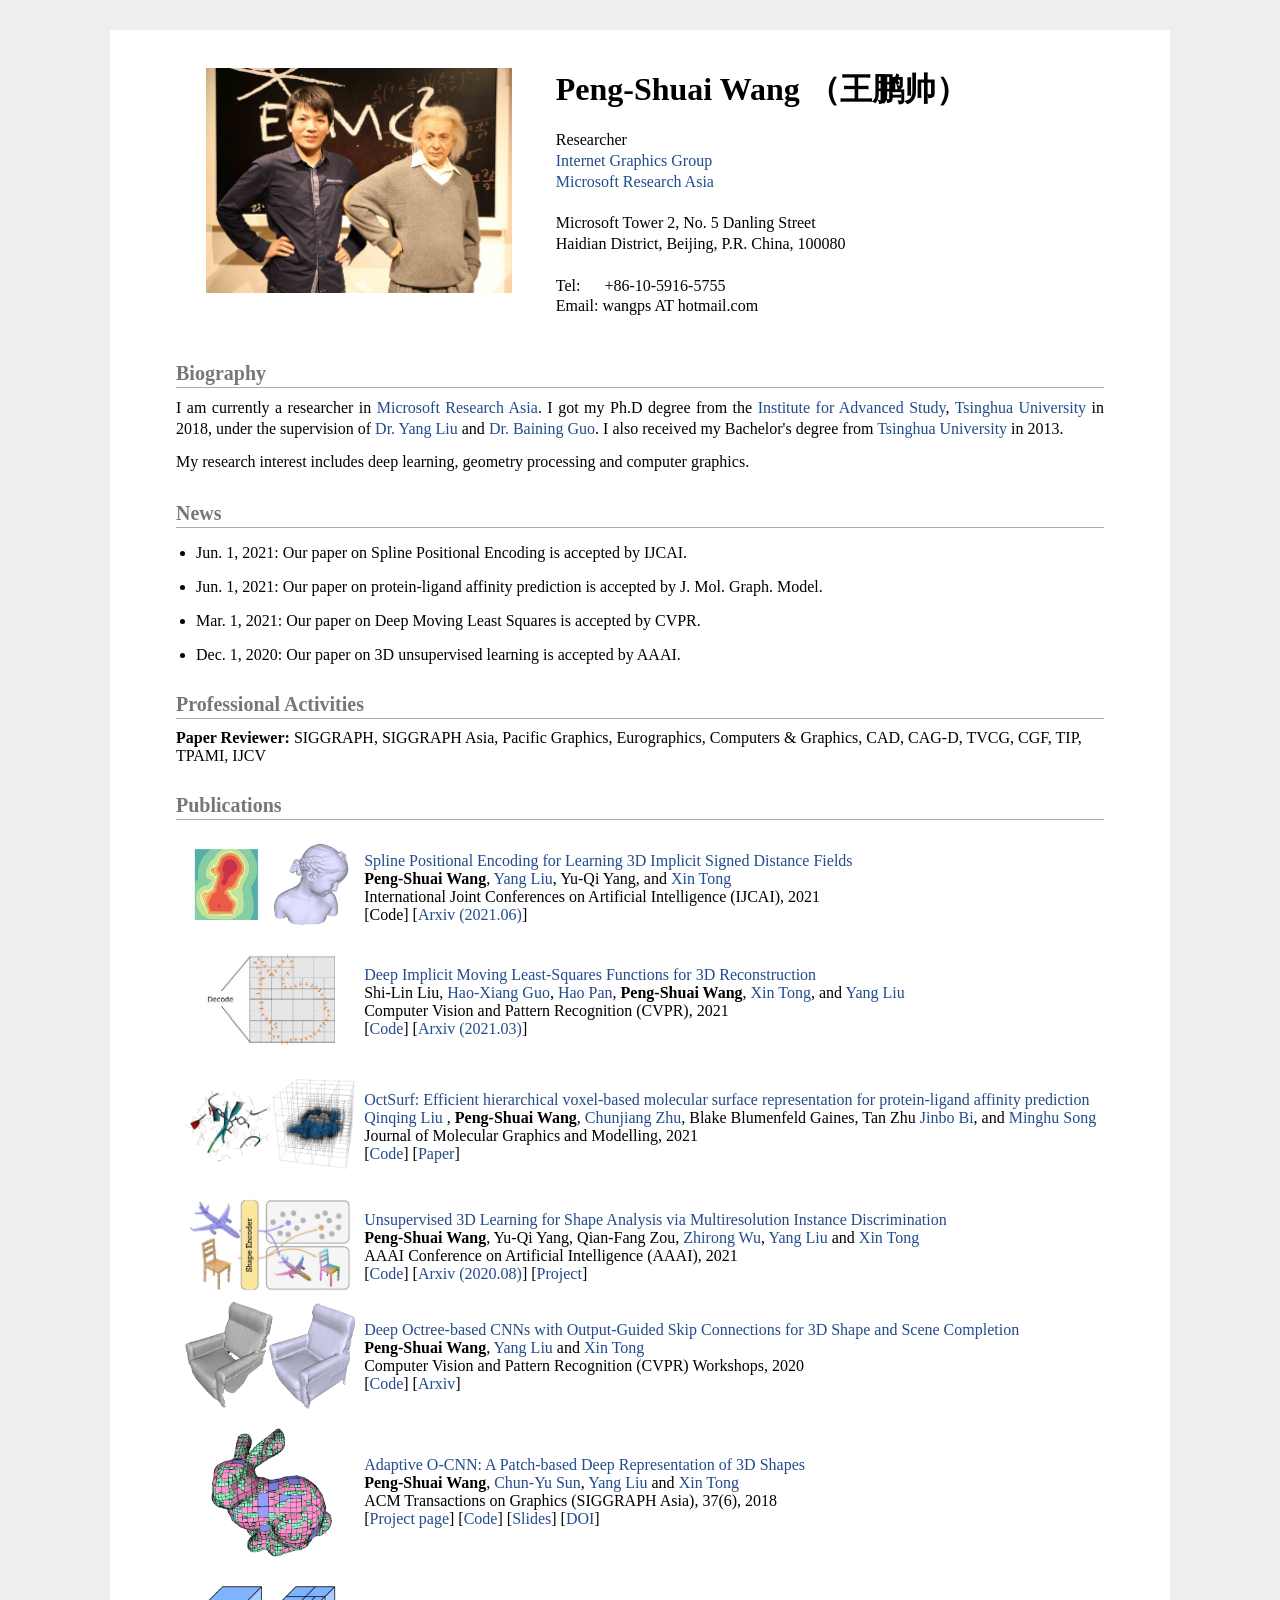
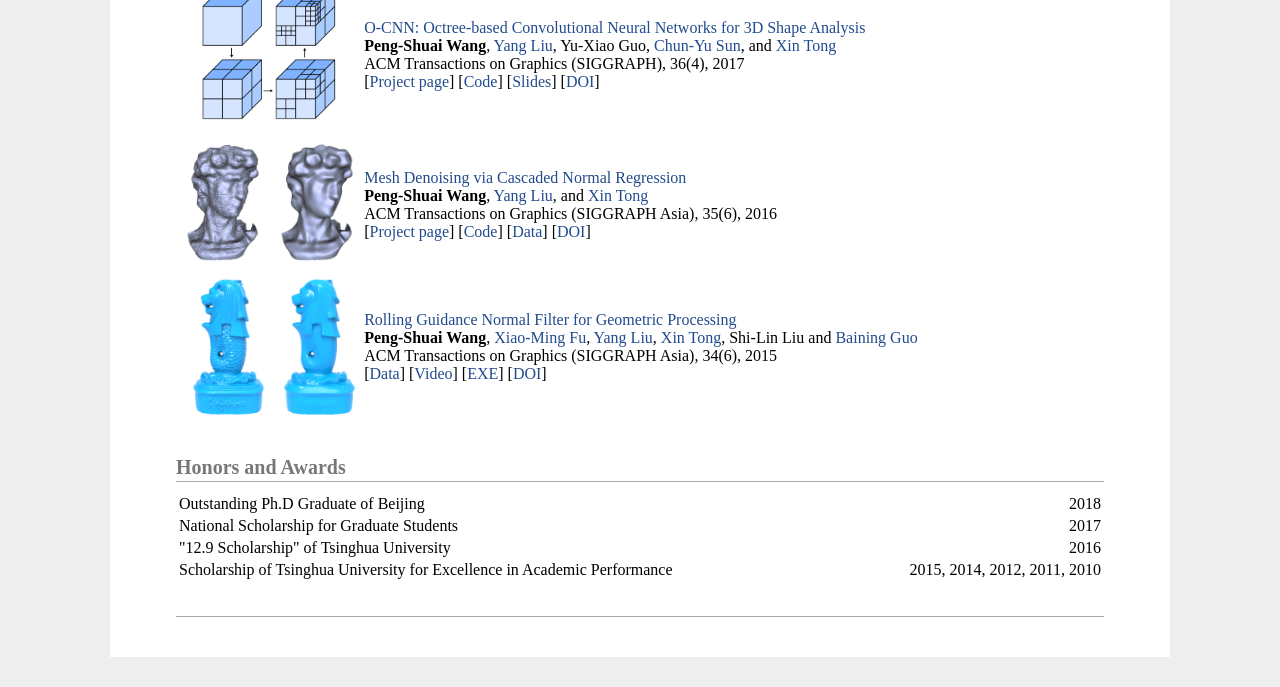
==== commit b1d2becb: "Update Spline Positional Encoding" ====
--- a/index.html
+++ b/index.html
@@ -67,27 +67,51 @@
   <tr>
     <h2>News</h2>
     <ul style="list-style-type:disc">
+      <li> Jun.  1, 2021: Our paper  on Spline Positional Encoding is accepted by IJCAI. </li>
+      <li> Jun.  1, 2021: Our paper  on protein-ligand affinity prediction is accepted by J. Mol. Graph. Model. </li>
       <li> Mar.  1, 2021: Our paper  on Deep Moving Least Squares is accepted by CVPR. </li>
       <li> Dec.  1, 2020: Our paper  on 3D unsupervised learning is accepted by AAAI. </li>
-      <li> Jun.  6, 2020: The code and paper for 3D completion are released. </li>
     </ul>
   </tr>
   
   <tr>
     <h2>Professional Activities </h2>
     <strong>Paper Reviewer:</strong> SIGGRAPH, SIGGRAPH Asia, Pacific Graphics, 
-    Eurographics, Computers & Graphics, CAD, CAG-D, TVCG, CGF, TIP, TPAMI
+    Eurographics, Computers & Graphics, CAD, CAG-D, TVCG, CGF, TIP, TPAMI, IJCV
   </tr>
 </tbody></table>
 
 <table  border="0" width="100%"> <tbody>
 <h2>Publications</h2>
 
+<!-- Spline Positional Encoding -->
+<tr>
+  <td>
+    <div align="center">
+      <img width="160" src="./Pengshuai Wang - Homepage_files/img/spline.jpg" alt="">
+    </div>
+  </td>
+  <td>
+    <a href="https://arxiv.org/abs/2106.01553" target="_blank">Spline Positional Encoding for Learning 3D Implicit Signed Distance Fields</a>        
+    <br> 
+    <strong>Peng-Shuai Wang</strong>, 
+    <a href="https://xueyuhanlang.github.io/" target="_blank" onclick="stc(this, 44)">Yang Liu</a>, 
+    Yu-Qi Yang, and
+    <a href="http://research.microsoft.com/en-us/um/people/xtong/xtong.html" target="_blank" onclick="stc(this, 44)">Xin Tong</a>
+    <br> 
+    International Joint Conferences on Artificial Intelligence (IJCAI), 2021
+    <br>
+    [Code] 
+    [<a href="https://arxiv.org/abs/2106.01553" target="_blank">Arxiv (2021.06)</a>]
+  </td>
+</tr>
+
+
 <!-- Deep Moving Least Squares -->
 <tr>
   <td>
     <div align="center">
-      <img width="170" src="./Pengshuai Wang - Homepage_files/img/deepmls.jpg" alt="">
+      <img width="160" src="./Pengshuai Wang - Homepage_files/img/deepmls.jpg" alt="">
     </div>
   </td>
   <td>
@@ -108,10 +132,10 @@
 </tr>
 
 <!-- OctSurf -->
-<!-- <tr>
-  <td>
-    <div align="center">
-      <img width="170" src="./Pengshuai Wang - Homepage_files/img/octsurf.jpg" alt="">
+<tr>
+  <td>
+    <div align="center">
+      <img width="170" src="./Pengshuai Wang - Homepage_files/img/octsurf.png" alt="">
     </div>
   </td>
   <td>
@@ -129,14 +153,14 @@
     [<a href="https://github.uconn.edu/mldrugdiscovery/OctSurf" target="_blank">Code</a>] 
     [<a href="https://www.sciencedirect.com/science/article/abs/pii/S1093326321000346" target="_blank">Paper</a>]
   </td>
-</tr> -->
+</tr>
 
 
 <!-- Unsupervised 3D Learning for Shape Analysis -->
 <tr>
   <td>
     <div align="center">
-      <img width="170" src="./pretrain_files/unsupervise.jpg" alt="">
+      <img width="160" src="./pretrain_files/unsupervise.jpg" alt="">
     </div>
   </td>
   <td>
@@ -182,7 +206,7 @@
 <tr>
   <td>
     <div align="center">
-      <img width="170" src="./AO-CNN_files/ao-cnn.png" alt="">
+      <img width="160" src="./AO-CNN_files/ao-cnn.png" alt="">
     </div>
   </td>
   <td>
